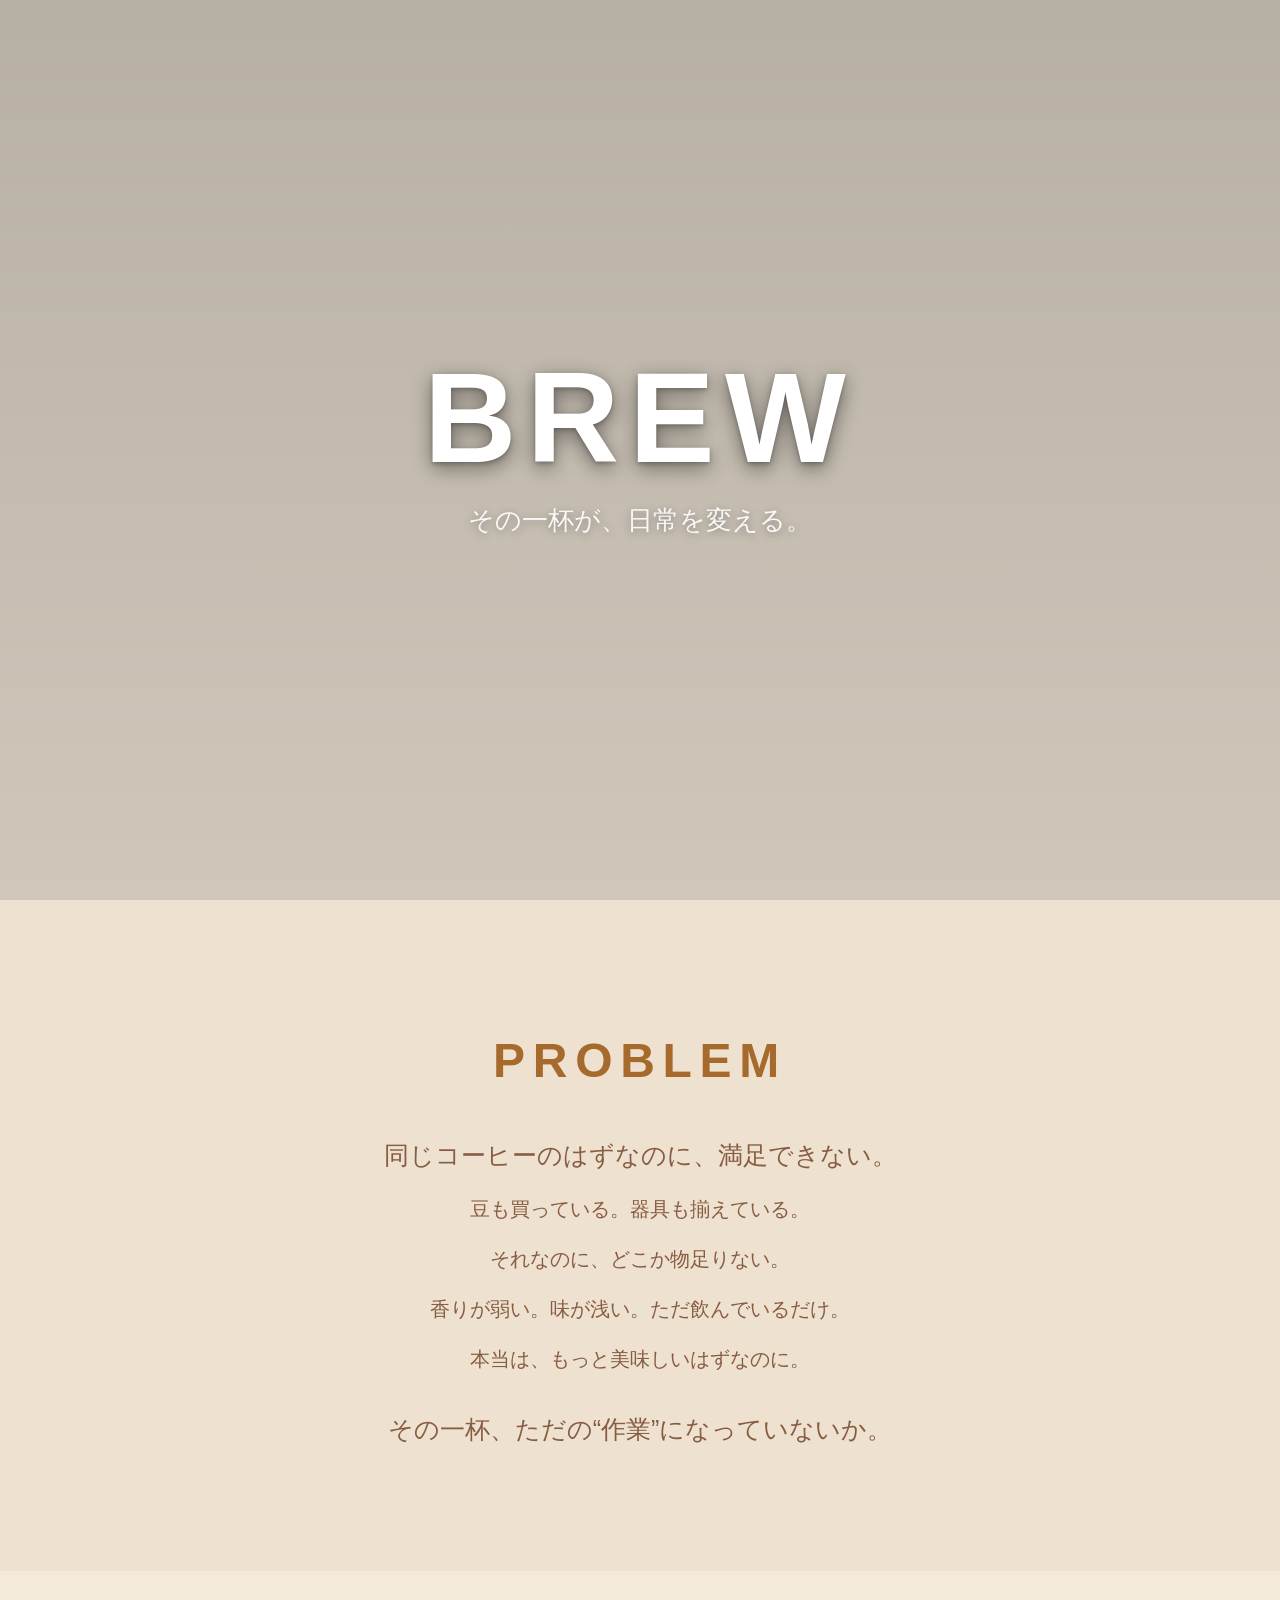
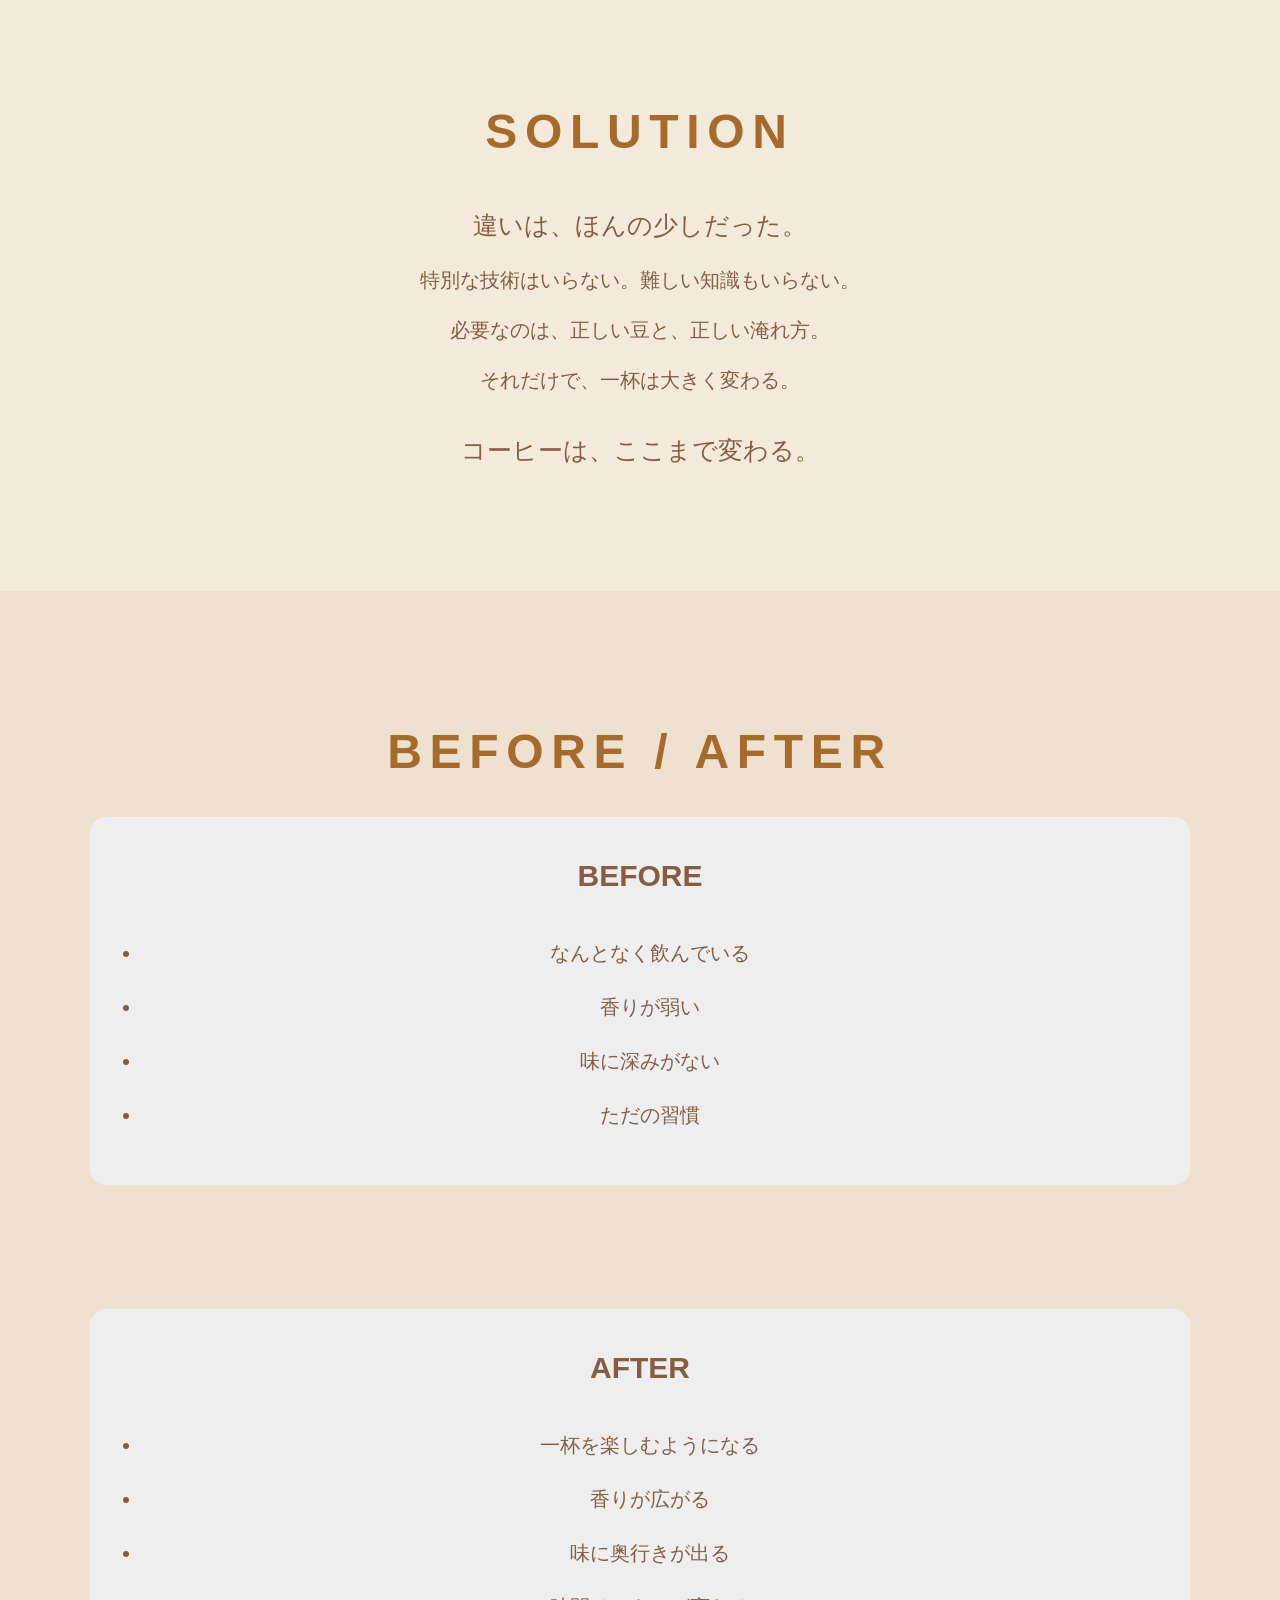
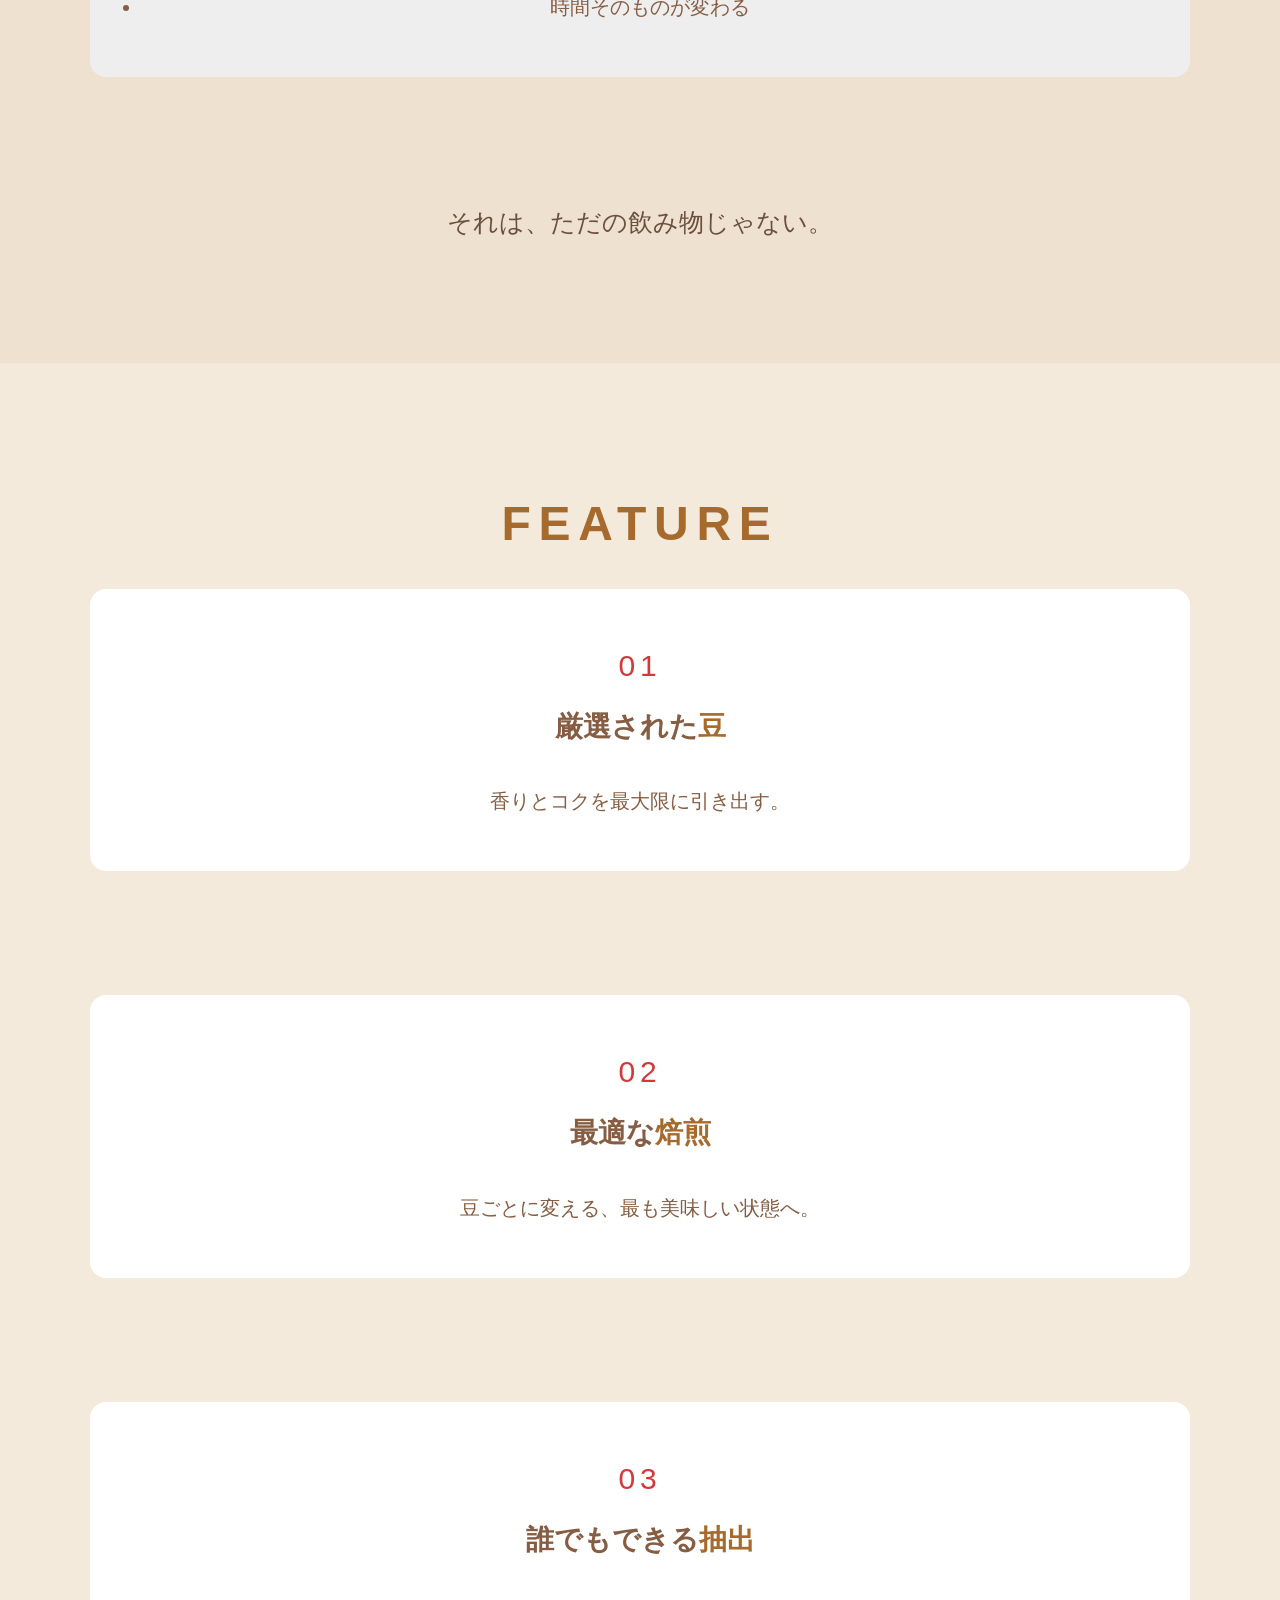
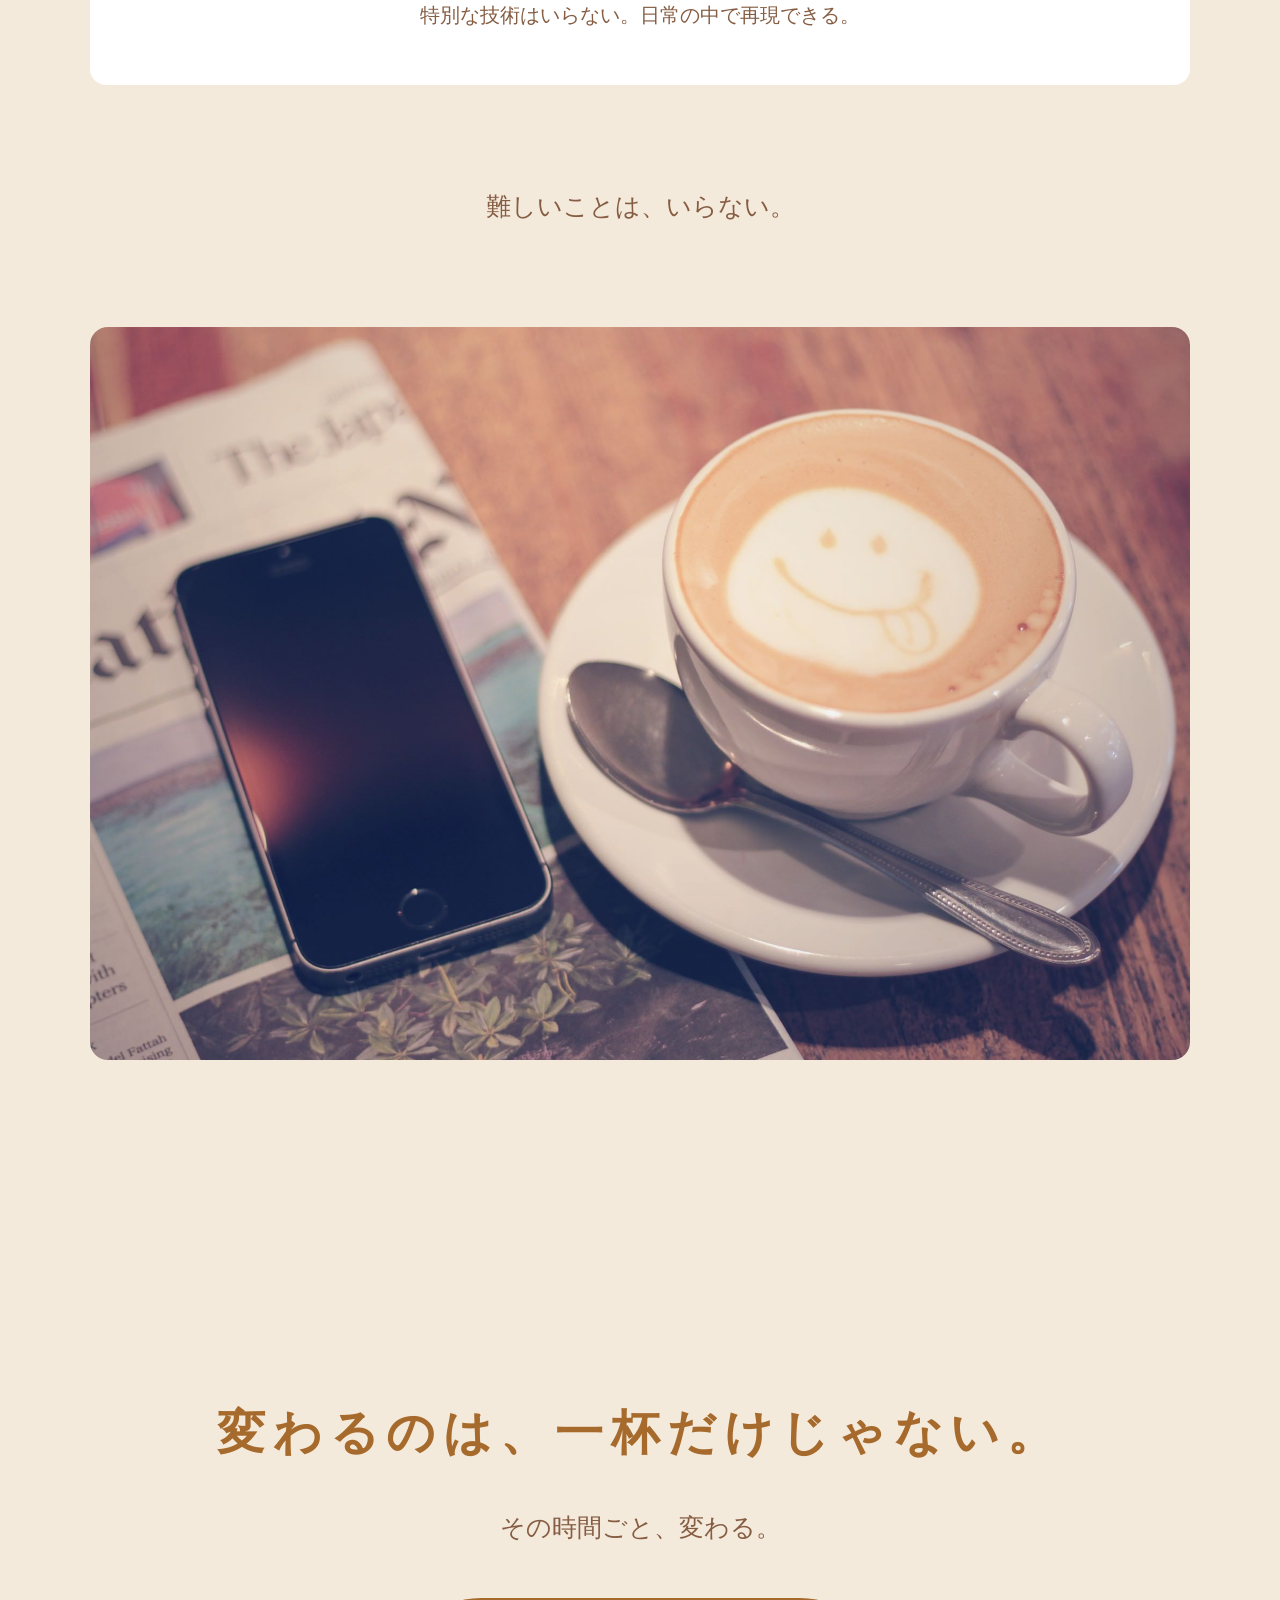
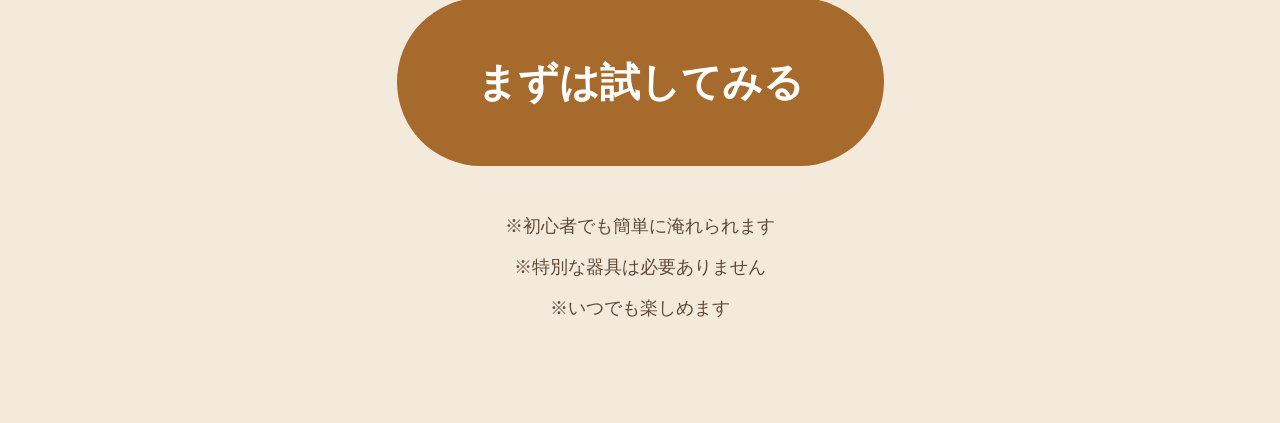
==== brew/index.html @ fac71e20 "first commit" ====
<!DOCTYPE html>
<html lang="ja">
<head>
  <meta charset="UTF-8" />
  <meta name="viewport" content="width=device-width, initial-scale=1.0" />
  <title>BREW</title>
  <link rel="stylesheet" href="style.css" />
</head>

<body>

  <header class="hero">
    <div class="hero-inner">
      <h1>BREW</h1>
      <p class="hero-copy">その一杯が、日常を変える。</p>
    </div>
  </header>

  <section class="problem">
    <div class="section-inner">
      <h2>PROBLEM</h2>
      <p class="p-1">同じコーヒーのはずなのに、満足できない。</p>
      <p>豆も買っている。器具も揃えている。</p>
      <p>それなのに、どこか物足りない。</p>
      <p>香りが弱い。味が浅い。ただ飲んでいるだけ。</p>
      <p>本当は、もっと美味しいはずなのに。</p>
      <p class="p-2">その一杯、ただの“作業”になっていないか。</p>
    </div>
  </section>

  <section class="solution">
    <div class="section-inner">
      <h2>SOLUTION</h2>
      <p class="s-1">違いは、ほんの少しだった。</p>
      <p>特別な技術はいらない。難しい知識もいらない。</p>
      <p>必要なのは、正しい豆と、正しい淹れ方。</p>
      <p>それだけで、一杯は大きく変わる。</p>
      <p class="s-2">コーヒーは、ここまで変わる。</p>
    </div>
  </section>

  <section class="before-after">
    <div class="section-inner">
      <h2>BEFORE / AFTER</h2>
      <div class="ba-grid">
        <div class="ba-box">
          <h3 class="ba-b">BEFORE</h3>
          <ul>
            <li>なんとなく飲んでいる</li>
            <li>香りが弱い</li>
            <li>味に深みがない</li>
            <li>ただの習慣</li>
          </ul>
        </div>
        <div class="ba-box">
          <h3>AFTER</h3>
          <ul>
            <li>一杯を楽しむようになる</li>
            <li>香りが広がる</li>
            <li>味に奥行きが出る</li>
            <li>時間そのものが変わる</li>
          </ul>
        </div>
        <p class="b-2">それは、ただの飲み物じゃない。</p>
      </div>
    </div>
  </section>

  <section class="training">
    <div class="section-inner">
      <h2>FEATURE</h2>
      <div class="training-list">
        <div class="training-item">
          <span class="num">01</span>
          <h3>厳選された<span>豆</span></h3>
          <p>香りとコクを最大限に引き出す。</p>
        </div>
        <div class="training-item">
          <span class="num">02</span>
          <h3>最適な<span>焙煎</span></h3>
          <p>豆ごとに変える、最も美味しい状態へ。</p>
        </div>
        <div class="training-item">
          <span class="num">03</span>
          <h3>誰でもできる<span>抽出</span></h3>
          <p>特別な技術はいらない。日常の中で再現できる。</p>
        </div>
      </div>

      <p class="t-2">難しいことは、いらない。</p>

      <div class="training-photo">
        <img src="img/商品/coffee.jpg" alt="" />
        <p class="caption"></p>
      </div>
    </div>
  </section>

  <section class="cta">
    <div class="section-inner">
      <h2>変わるのは、一杯だけじゃない。</h2>
      <p class="c-1">その時間ごと、変わる。</p>
      <a class="cta-button" href="#">まずは試してみる</a>
      <ul class="cta-note">
        <li>※初心者でも簡単に淹れられます</li>
        <li>※特別な器具は必要ありません</li>
        <li>※いつでも楽しめます</li>
      </ul>
    </div>
  </section>
</body>
</html>
---- brew/style.css ----
*{
  box-sizing:border-box;
}

body{
  margin:0;
  font-family:Arial, sans-serif;
  background:#f4eadb;
  color:#865d43;
  line-height:1.7;
}

img{
  max-width:100%;
  display:block;
}

a{
  text-decoration:none;
}

.hero{
  position: relative;
  min-height: 100svh;
  display: flex;
  align-items: center;
  background:
    linear-gradient(rgba(0,0,0,0.25), rgba(0,0,0,0.15)),
    url("img/商品/coffee2.jpg") center/cover no-repeat;
}

.hero h1{
  font-size:clamp(56px, 10vw, 140px);
  line-height:0.95;
  letter-spacing:.08em;
  margin-bottom:20px;
  color:#fff; /* ←これ超重要 */
  text-shadow: 0 4px 12px rgba(0, 0, 0, 0.4);
}

.hero h1{
  color:#fff;
  text-shadow:
    0 6px 20px rgba(0,0,0,0.45),
    0 2px 4px rgba(0,0,0,0.25);
}

.hero-copy{
  color:#fff;
  text-shadow: 0 2px 8px rgba(0,0,0,0.4);
  font-size:clamp(18px, 2vw, 28px);
  margin-top:16px;
  color:#fff;
  opacity:0.9;
  text-shadow: 0 2px 8px rgba(0,0,0,0.35);
}

.section-inner,
.hero-inner{
  width:min(100% - 32px, 1100px);
  margin:0 auto;
  text-align: center;
}

section{
  padding:96px 0;
}

h1,h2,h3,p,ul{
  margin:0;
}

ul{
  padding-left:1.2em;
  
}

.problem,
.before-after{
  background:#bfb174;
}

.solution,
.training{
  background:#d08a44;
}

.problem,
.solution,
.before-after,
.training{
  padding:120px 0;
}

.problem h2,
.solution h2,
.before-after h2,
.training h2,
.cta h2{
  color:#d23a3a;
  font-size:48px;
  letter-spacing:.16em;
  margin-bottom:24px;
}

.problem p,
.solution p{
  margin-top: 16px;
  font-size: 20px;
}

.problem .p-1,
.problem .p-2,
.solution .s-1,
.solution .s-2{
  font-size: 25px;
  margin-top: 32px;
}

.before-after h2{
    font-size: 48px;
}

.ba-grid{
  display:grid;
  grid-template-columns:1fr;
  gap:24px;
  margin-top:24px;
}

.ba-box{
  background:#eeeeee;
  padding:32px;
  border:1px solid rgba(255,255,255,.08);
  border-radius:16px;
  margin-bottom: 100px;
}

.ba-box h3{
  margin-bottom:35px;
  font-size: 30px;
}

.before-after .b-2{
  font-size: 25px;
  color: #6b4f3f;
}

.ba-box li{
    font-size: 20px;
    padding-bottom: 20px;
}

.training-list{
  display:grid;
  gap:24px;
}

.training-item{
  background:#ffffff;
  padding:50px;
  border-radius:16px;
  border:1px solid rgba(255,255,255,.08);
  margin-bottom: 100px;
}

.training-item .num{
  display:inline-block;
  color:#d23a3a;
  font-size:30px;
  letter-spacing:.16em;
  margin-bottom:12px;
}

.training-item h3{
  margin-bottom:32px;
  font-size: 28px;
}

.training-item span{
    color: #ff9100;
}

.training-item p{
    font-size: 20px;
    line-height: 1.9;
}

.training .t-2{
  font-size: 25px;
}

.training-photo{
  padding:100px 0;
}

.training-photo img{
  border-radius:18px;
}

.caption{
  margin-top:12px;
  font-size:16px;
  color:#bfbfbf;
  /* text-align: right; */
}

.cta{
  text-align:center;
  padding:100px 0;
}

.cta .section-inner h2{
    font-size: 48px;
    margin-bottom: 32px;
}

.cta p{
  margin-top:20px;
  margin-bottom: 50px;
  font-size: 20px;
}

.cta .c-1{
  font-size: 25px;
}

.cta-button{
  display:inline-block;
  margin-top:0px;
  background:#ffffff;
  color:#fe6e07;
  padding:50px 80px;
  border-radius:999px;
  font-weight:bold;
  font-size: 40px;
}

.cta-note{
  list-style: none;
  padding: 0;
  margin-top: 45px;
  color: #5f4a36;
}

.cta-note li{
  margin-top:10px;
  font-size: 18px;
}


/* 色まとめ */
.problem,
.before-after{
  background:#efe1cf;
}
.solution,
.training,
.cta{
  background:#f4eadb;
}
.problem h2,
.solution h2,
.before-after h2,
.training h2,
.cta h2{
  color:#a66a2c;
}
.cta-button{
  background:#a66a2c;
  color:#fff;
}
.training-item span{
  color:#a66a2c;
}



@media (max-width: 767px){
  section{
    padding:72px 0;
  }

  .ba-grid{
    grid-template-columns:1fr;
  }

  .ba-box,
  .training-item{
    padding:24px;
  }

  .cta{
    padding:88px 0;
  }

  .cta-button{
    width:100%;
    max-width:320px;
  }
}
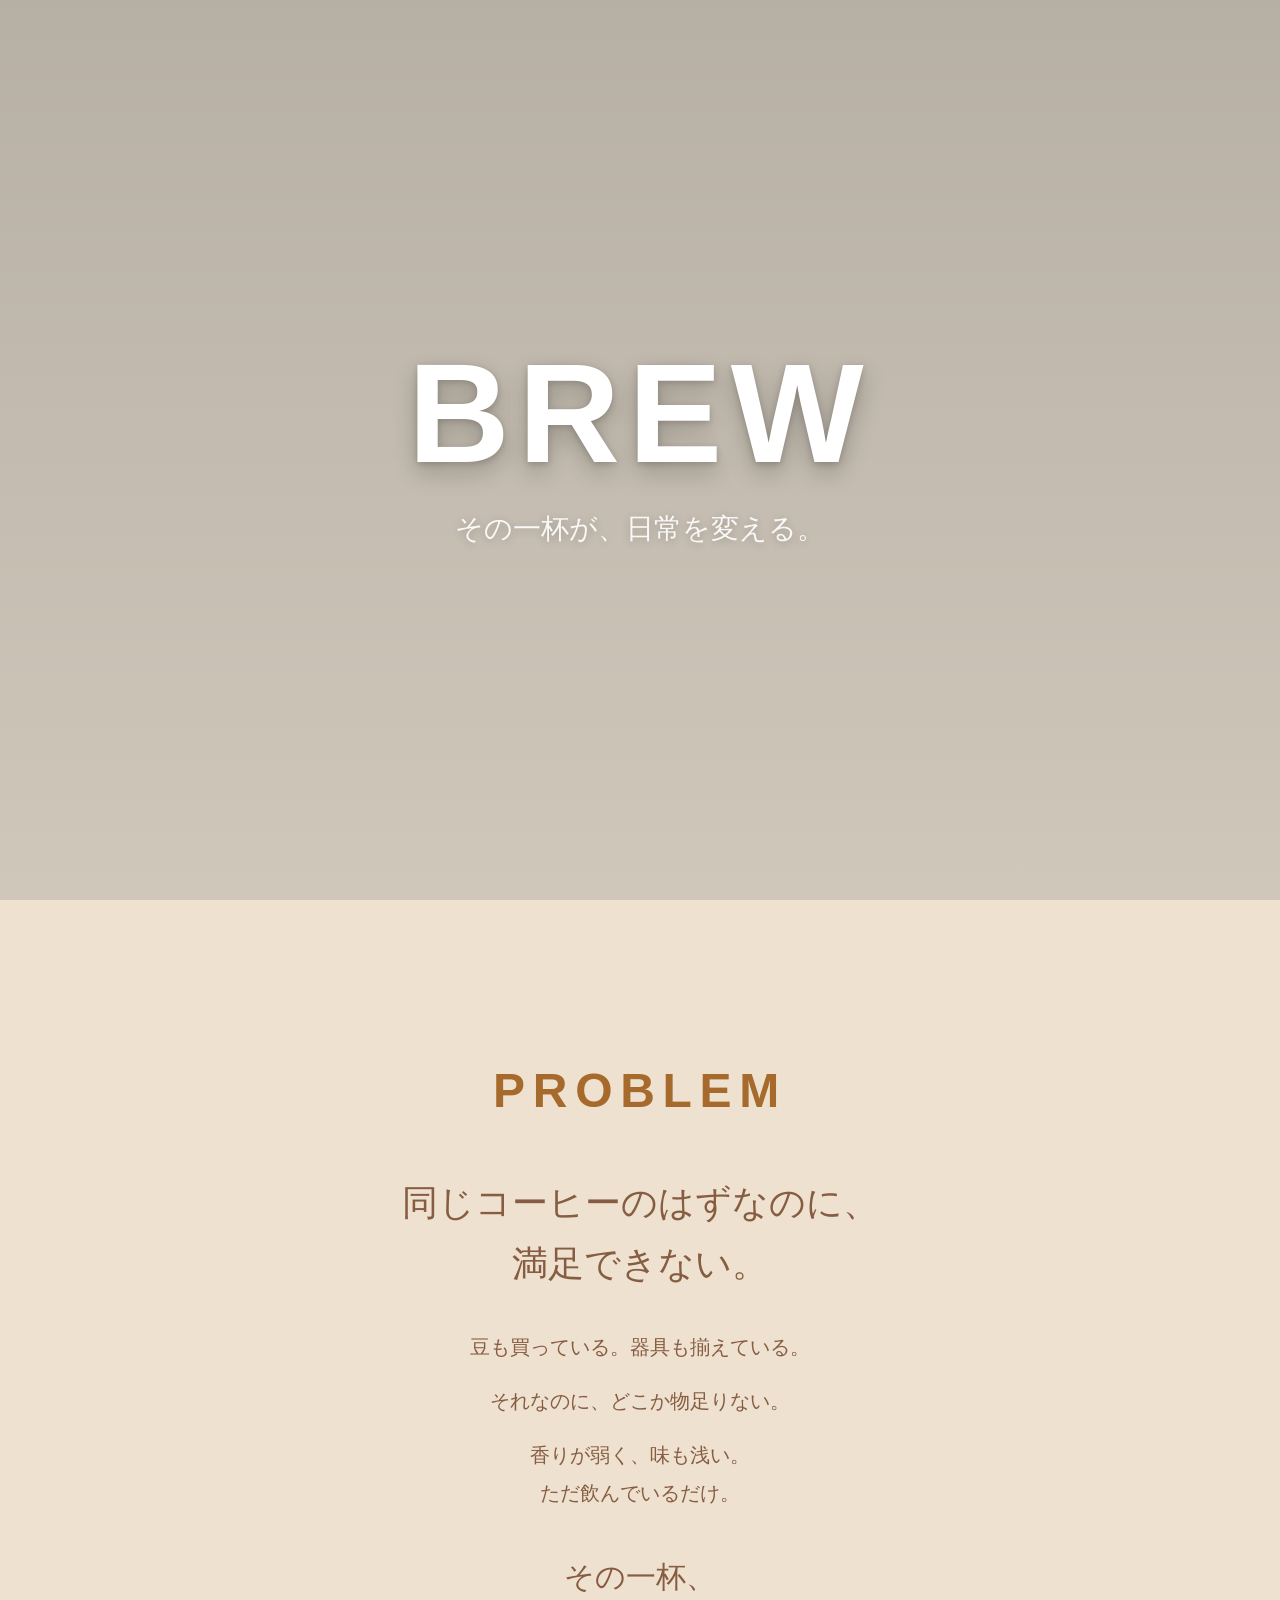
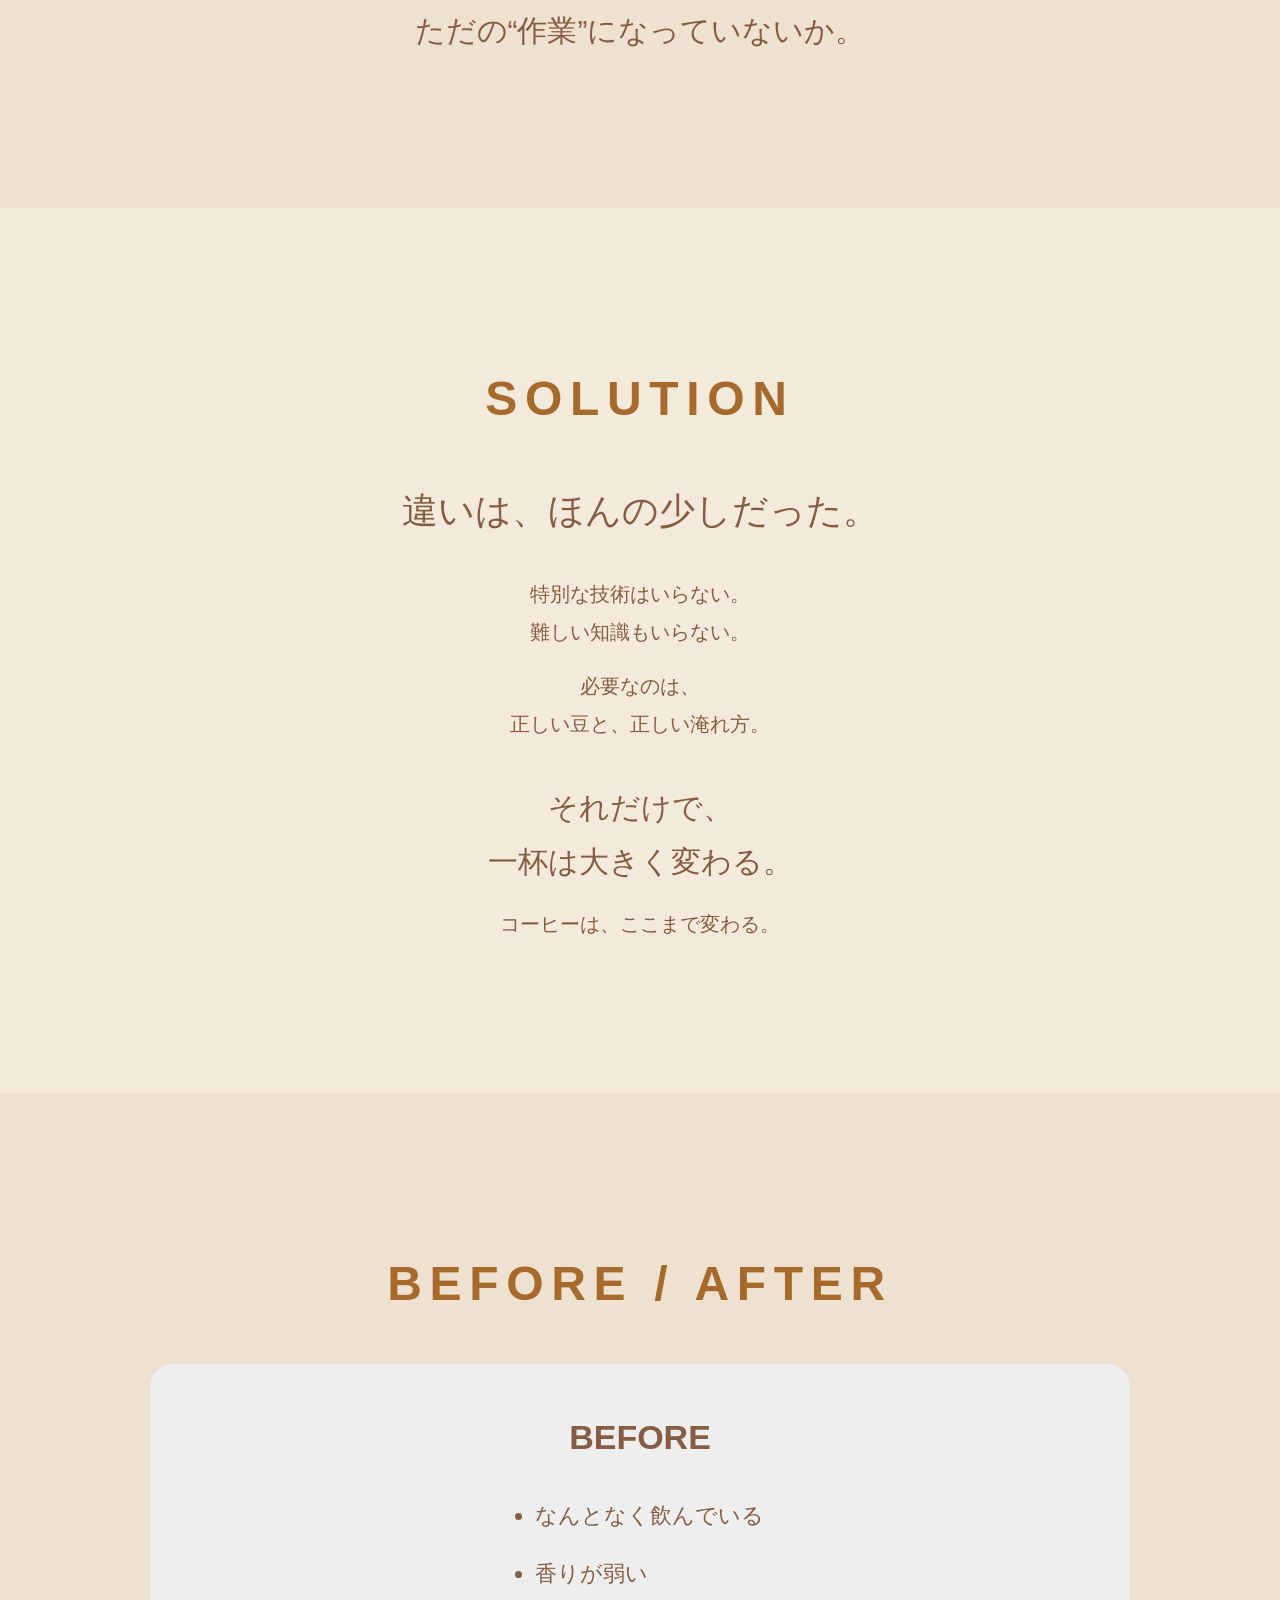
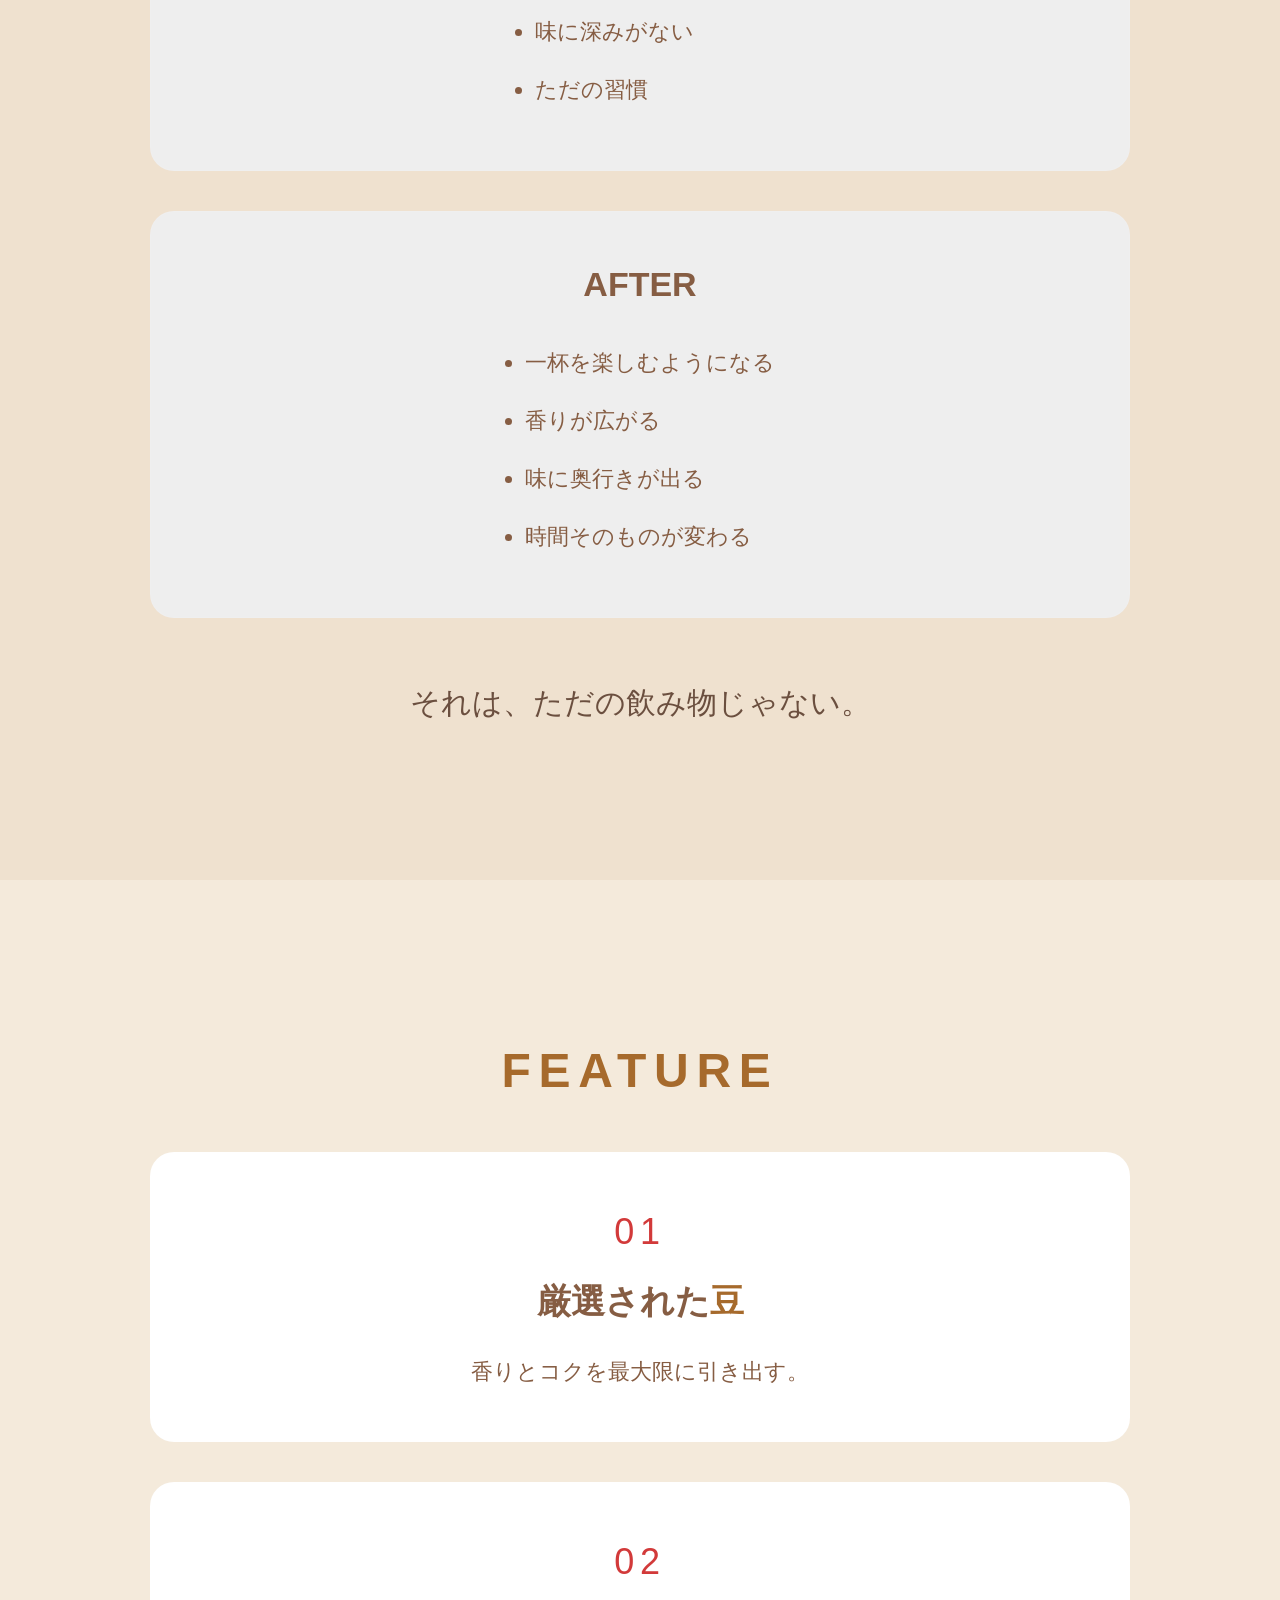
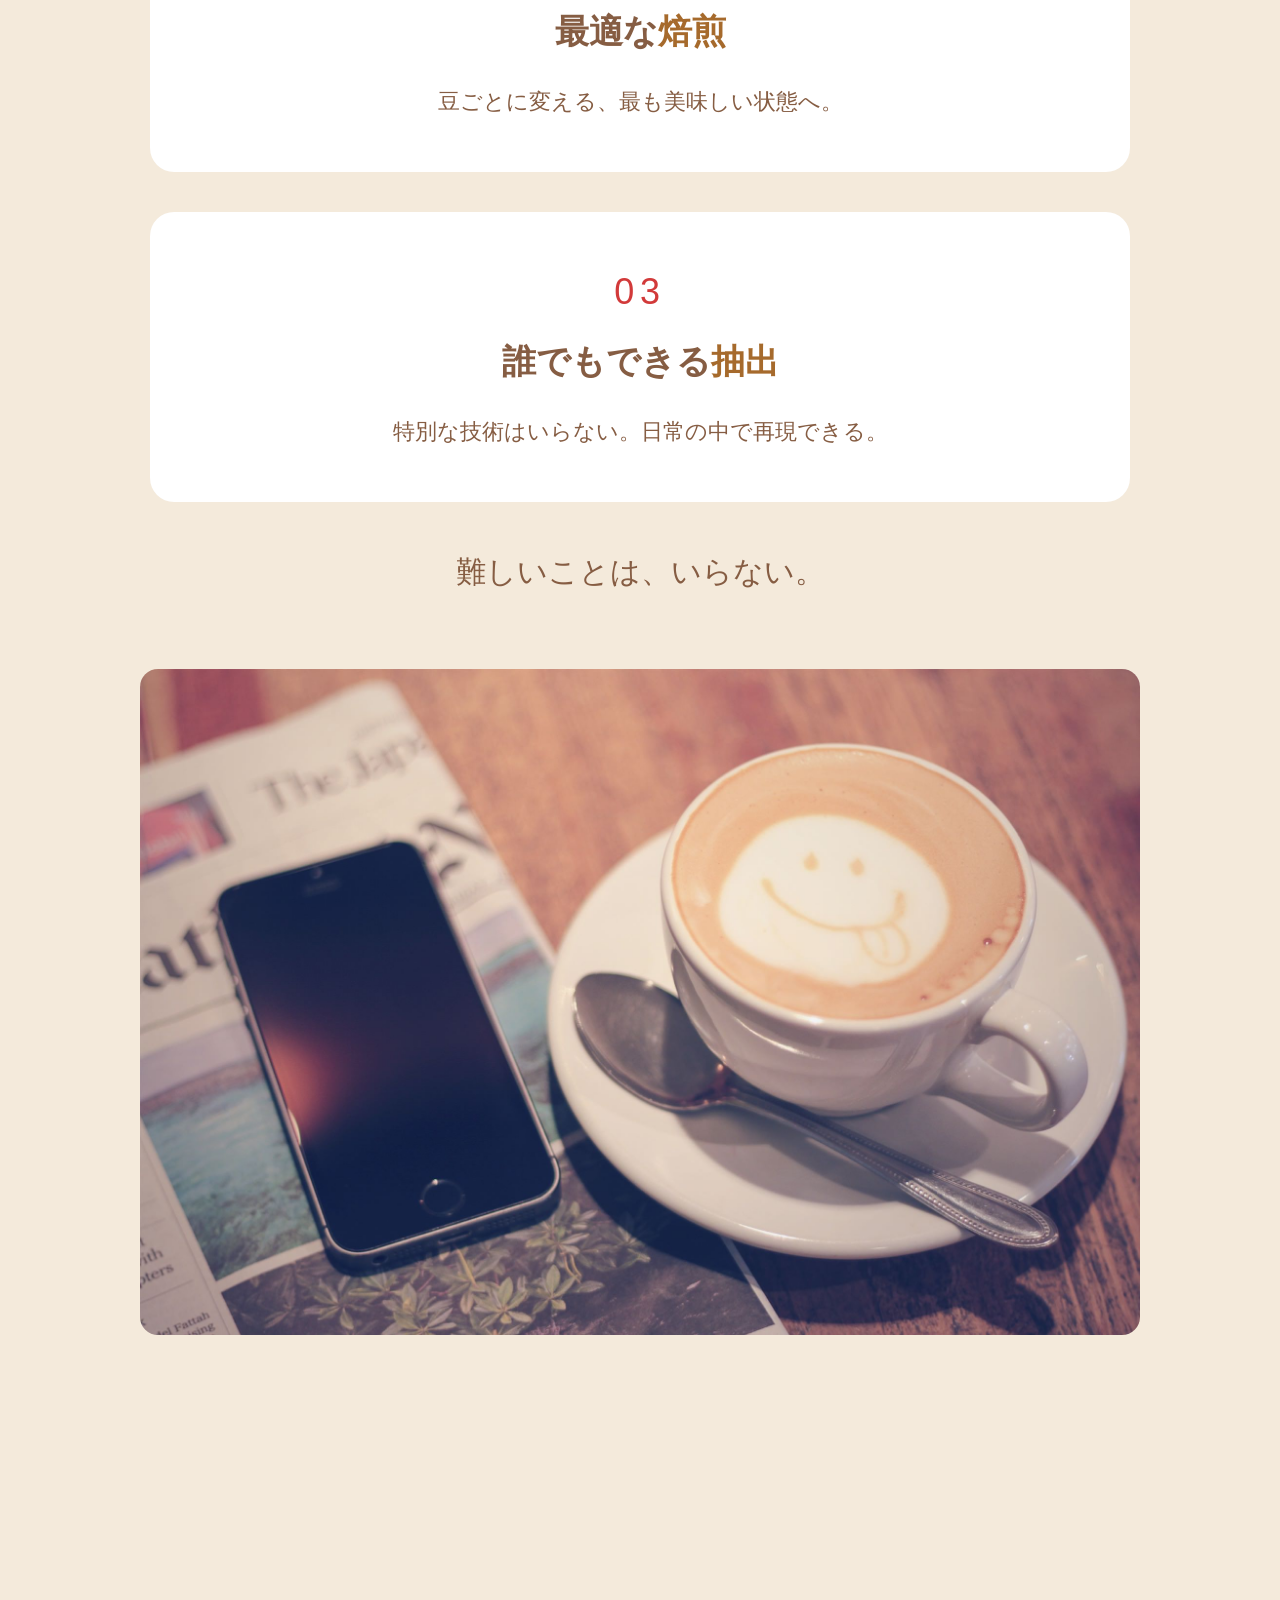
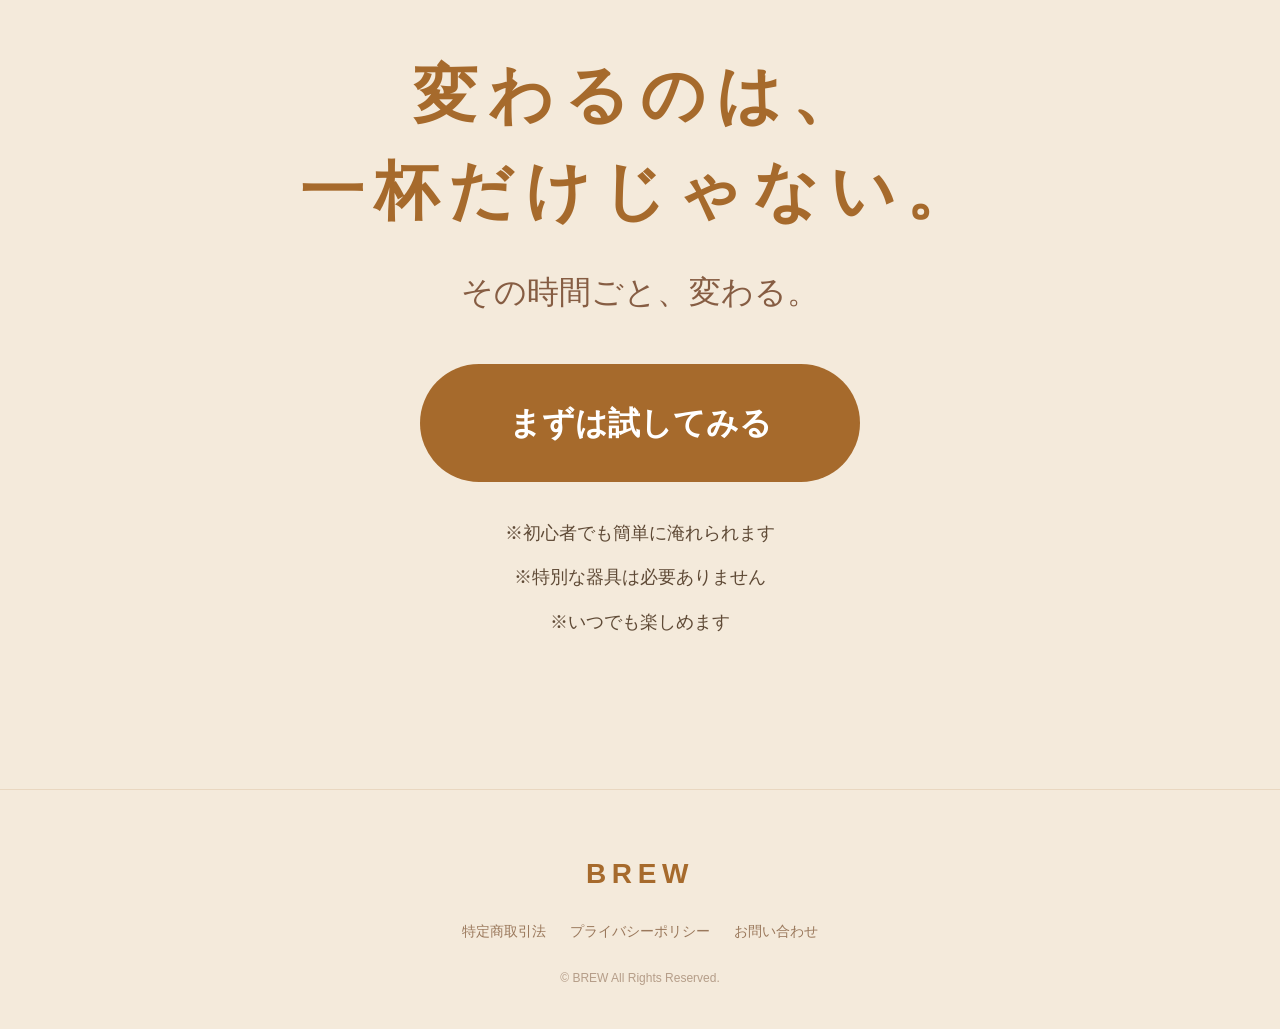
==== commit 4b59570a: "update portfolio site" ====
--- a/brew/index.html
+++ b/brew/index.html
@@ -19,12 +19,14 @@
   <section class="problem">
     <div class="section-inner">
       <h2>PROBLEM</h2>
-      <p class="p-1">同じコーヒーのはずなのに、満足できない。</p>
+      <p class="p-1">同じコーヒーのはずなのに、<br>満足できない。</p>
+
       <p>豆も買っている。器具も揃えている。</p>
       <p>それなのに、どこか物足りない。</p>
-      <p>香りが弱い。味が浅い。ただ飲んでいるだけ。</p>
-      <p>本当は、もっと美味しいはずなのに。</p>
-      <p class="p-2">その一杯、ただの“作業”になっていないか。</p>
+
+      <p>香りが弱く、味も浅い。<br>ただ飲んでいるだけ。</p>
+
+      <p class="p-2">その一杯、<br>ただの“作業”になっていないか。</p>
     </div>
   </section>
 
@@ -32,10 +34,14 @@
     <div class="section-inner">
       <h2>SOLUTION</h2>
       <p class="s-1">違いは、ほんの少しだった。</p>
-      <p>特別な技術はいらない。難しい知識もいらない。</p>
-      <p>必要なのは、正しい豆と、正しい淹れ方。</p>
-      <p>それだけで、一杯は大きく変わる。</p>
-      <p class="s-2">コーヒーは、ここまで変わる。</p>
+
+      <p>特別な技術はいらない。<br>難しい知識もいらない。</p>
+
+      <p>必要なのは、<br>正しい豆と、正しい淹れ方。</p>
+
+      <p class="s-2">それだけで、<br>一杯は大きく変わる。</p>
+
+      <p class="s-3">コーヒーは、ここまで変わる。</p>
     </div>
   </section>
 
@@ -98,7 +104,7 @@
 
   <section class="cta">
     <div class="section-inner">
-      <h2>変わるのは、一杯だけじゃない。</h2>
+      <h2>変わるのは、<br>一杯だけじゃない。</h2>
       <p class="c-1">その時間ごと、変わる。</p>
       <a class="cta-button" href="#">まずは試してみる</a>
       <ul class="cta-note">
@@ -108,5 +114,20 @@
       </ul>
     </div>
   </section>
+
+  <footer class="footer">
+  <div class="footer-inner">
+    <p class="footer-logo">BREW</p>
+
+    <ul class="footer-links">
+      <li><a href="#">特定商取引法</a></li>
+      <li><a href="#">プライバシーポリシー</a></li>
+      <li><a href="#">お問い合わせ</a></li>
+    </ul>
+
+    <p class="footer-copy">© BREW All Rights Reserved.</p>
+  </div>
+</footer>
+
 </body>
 </html>
--- a/brew/style.css
+++ b/brew/style.css
@@ -19,14 +19,63 @@
   text-decoration:none;
 }
 
+h1,h2,h3,p,ul{
+  margin:0;
+}
+
+ul{
+  padding-left:1.2em;
+}
+
+/* =========================
+   共通レイアウト
+========================= */
+.section-inner,
+.hero-inner{
+  width:min(100% - 32px, 1100px);
+  margin:0 auto;
+  text-align:center;
+}
+
+section{
+  padding:96px 0;
+}
+
+/* =========================
+   配色
+========================= */
+.problem,
+.before-after{
+  background:#efe1cf;
+}
+
+.solution,
+.training,
+.cta,
+.footer{
+  background:#f4eadb;
+}
+
+.problem h2,
+.solution h2,
+.before-after h2,
+.training h2,
+.cta h2,
+.footer-logo{
+  color:#a66a2c;
+}
+
+/* =========================
+   HERO
+========================= */
 .hero{
-  position: relative;
-  min-height: 100svh;
-  display: flex;
-  align-items: center;
+  position:relative;
+  min-height:100svh;
+  display:flex;
+  align-items:center;
   background:
     linear-gradient(rgba(0,0,0,0.25), rgba(0,0,0,0.15)),
-    url("img/商品/coffee2.jpg") center/cover no-repeat;
+    url("img/商品/coffee2.jpg") center 55% / cover no-repeat;
 }
 
 .hero h1{
@@ -34,11 +83,6 @@
   line-height:0.95;
   letter-spacing:.08em;
   margin-bottom:20px;
-  color:#fff; /* ←これ超重要 */
-  text-shadow: 0 4px 12px rgba(0, 0, 0, 0.4);
-}
-
-.hero h1{
   color:#fff;
   text-shadow:
     0 6px 20px rgba(0,0,0,0.45),
@@ -46,45 +90,16 @@
 }
 
 .hero-copy{
-  color:#fff;
-  text-shadow: 0 2px 8px rgba(0,0,0,0.4);
   font-size:clamp(18px, 2vw, 28px);
   margin-top:16px;
   color:#fff;
-  opacity:0.9;
-  text-shadow: 0 2px 8px rgba(0,0,0,0.35);
-}
-
-.section-inner,
-.hero-inner{
-  width:min(100% - 32px, 1100px);
-  margin:0 auto;
-  text-align: center;
-}
-
-section{
-  padding:96px 0;
-}
-
-h1,h2,h3,p,ul{
-  margin:0;
-}
-
-ul{
-  padding-left:1.2em;
-  
-}
-
-.problem,
-.before-after{
-  background:#bfb174;
-}
-
-.solution,
-.training{
-  background:#d08a44;
-}
-
+  opacity:.9;
+  text-shadow:0 2px 8px rgba(0,0,0,0.35);
+}
+
+/* =========================
+   見出し・本文 共通
+========================= */
 .problem,
 .solution,
 .before-after,
@@ -97,7 +112,6 @@
 .before-after h2,
 .training h2,
 .cta h2{
-  color:#d23a3a;
   font-size:48px;
   letter-spacing:.16em;
   margin-bottom:24px;
@@ -105,22 +119,22 @@
 
 .problem p,
 .solution p{
-  margin-top: 16px;
-  font-size: 20px;
+  font-size:20px;
+  line-height:1.9;
+  margin:16px auto 0;
 }
 
 .problem .p-1,
 .problem .p-2,
 .solution .s-1,
 .solution .s-2{
-  font-size: 25px;
-  margin-top: 32px;
-}
-
-.before-after h2{
-    font-size: 48px;
-}
-
+  font-size:25px;
+  margin-top:32px;
+}
+
+/* =========================
+   BEFORE / AFTER
+========================= */
 .ba-grid{
   display:grid;
   grid-template-columns:1fr;
@@ -133,24 +147,28 @@
   padding:32px;
   border:1px solid rgba(255,255,255,.08);
   border-radius:16px;
-  margin-bottom: 100px;
+  margin-bottom:100px;
 }
 
 .ba-box h3{
   margin-bottom:35px;
-  font-size: 30px;
+  font-size:30px;
+}
+
+.ba-box li{
+  font-size:20px;
+  line-height:1.9;
+  padding-bottom:20px;
 }
 
 .before-after .b-2{
-  font-size: 25px;
-  color: #6b4f3f;
-}
-
-.ba-box li{
-    font-size: 20px;
-    padding-bottom: 20px;
-}
-
+  font-size:25px;
+  color:#6b4f3f;
+}
+
+/* =========================
+   FEATURE
+========================= */
 .training-list{
   display:grid;
   gap:24px;
@@ -161,7 +179,7 @@
   padding:50px;
   border-radius:16px;
   border:1px solid rgba(255,255,255,.08);
-  margin-bottom: 100px;
+  margin-bottom:100px;
 }
 
 .training-item .num{
@@ -174,20 +192,20 @@
 
 .training-item h3{
   margin-bottom:32px;
-  font-size: 28px;
+  font-size:28px;
 }
 
 .training-item span{
-    color: #ff9100;
+  color:#a66a2c;
 }
 
 .training-item p{
-    font-size: 20px;
-    line-height: 1.9;
+  font-size:20px;
+  line-height:1.9;
 }
 
 .training .t-2{
-  font-size: 25px;
+  font-size:25px;
 }
 
 .training-photo{
@@ -202,100 +220,522 @@
   margin-top:12px;
   font-size:16px;
   color:#bfbfbf;
-  /* text-align: right; */
-}
-
+}
+
+/* =========================
+   CTA
+========================= */
 .cta{
   text-align:center;
   padding:100px 0;
 }
 
 .cta .section-inner h2{
-    font-size: 48px;
-    margin-bottom: 32px;
+  font-size:48px;
+  margin-bottom:32px;
 }
 
 .cta p{
   margin-top:20px;
-  margin-bottom: 50px;
-  font-size: 20px;
+  margin-bottom:50px;
+  font-size:20px;
 }
 
 .cta .c-1{
-  font-size: 25px;
+  font-size:25px;
 }
 
 .cta-button{
   display:inline-block;
-  margin-top:0px;
-  background:#ffffff;
-  color:#fe6e07;
+  margin-top:0;
+  background:#a66a2c;
+  color:#fff;
   padding:50px 80px;
   border-radius:999px;
   font-weight:bold;
-  font-size: 40px;
+  font-size:40px;
 }
 
 .cta-note{
-  list-style: none;
-  padding: 0;
-  margin-top: 45px;
-  color: #5f4a36;
+  list-style:none;
+  padding:0;
+  margin-top:45px;
+  color:#5f4a36;
 }
 
 .cta-note li{
   margin-top:10px;
-  font-size: 18px;
-}
-
-
-/* 色まとめ */
-.problem,
-.before-after{
-  background:#efe1cf;
-}
-.solution,
-.training,
-.cta{
-  background:#f4eadb;
-}
-.problem h2,
-.solution h2,
-.before-after h2,
-.training h2,
-.cta h2{
-  color:#a66a2c;
-}
-.cta-button{
-  background:#a66a2c;
-  color:#fff;
-}
-.training-item span{
-  color:#a66a2c;
-}
-
-
-
+  font-size:18px;
+}
+
+/* =========================
+   FOOTER
+========================= */
+.footer{
+  padding:60px 0 40px;
+  text-align:center;
+  border-top:1px solid rgba(166,106,44,.15);
+}
+
+.footer-inner{
+  width:min(100% - 32px, 900px);
+  margin:0 auto;
+}
+
+.footer-logo{
+  font-size:28px;
+  letter-spacing:.2em;
+  margin-bottom:20px;
+  font-weight:700;
+}
+
+.footer-links{
+  list-style:none;
+  padding:0;
+  margin:0 0 24px;
+  display:flex;
+  justify-content:center;
+  gap:24px;
+  flex-wrap:wrap;
+}
+
+.footer-links a{
+  font-size:14px;
+  color:#8b6546;
+  opacity:.85;
+  transition:opacity .2s ease;
+}
+
+.footer-links a:hover{
+  opacity:1;
+}
+
+.footer-copy{
+  font-size:12px;
+  color:#a68b75;
+  opacity:.8;
+}
+
+/* =========================
+   スマホ
+========================= */
 @media (max-width: 767px){
   section{
     padding:72px 0;
   }
 
-  .ba-grid{
-    grid-template-columns:1fr;
-  }
-
-  .ba-box,
-  .training-item{
-    padding:24px;
-  }
-
+  .section-inner,
+  .hero-inner{
+    width:min(100% - 28px, 420px);
+  }
+
+  .hero{
+    min-height:88svh;
+    background-position:center center;
+  }
+
+  .hero h1{
+    font-size:56px;
+    margin-bottom:12px;
+    letter-spacing:.06em;
+  }
+
+  .hero-copy{
+    font-size:16px;
+    line-height:1.7;
+    margin-top:10px;
+  }
+
+  .problem,
+  .solution,
+  .before-after,
+  .training,
   .cta{
     padding:88px 0;
   }
 
+  .problem h2,
+  .solution h2,
+  .before-after h2,
+  .training h2,
+  .cta h2{
+    font-size:22px;
+    letter-spacing:.10em;
+    margin-bottom:28px;
+    line-height:1.5;
+  }
+
+  .problem p,
+  .solution p{
+    font-size:16px;
+    line-height:2;
+    margin-top:18px;
+  }
+
+  .problem .p-1,
+  .solution .s-1{
+    font-size:20px;
+    line-height:1.8;
+    margin-top:0;
+    margin-bottom:28px;
+  }
+
+  .problem .p-2,
+  .solution .s-2,
+  .before-after .b-2,
+  .training .t-2,
+  .cta .c-1{
+    font-size:19px;
+    line-height:1.8;
+    margin-top:28px;
+  }
+
+  .ba-grid{
+    gap:28px;
+    margin-top:28px;
+  }
+
+  .ba-box{
+    padding:26px 22px;
+    margin-bottom:0;
+    text-align:center;
+  }
+
+  .ba-box h3{
+    font-size:22px;
+    margin-bottom:20px;
+    text-align:center;
+  }
+
+  .ba-box ul{
+    display:inline-block;
+    padding-left:1.2em;
+    margin:8px auto 0;
+    text-align:left;
+  }
+
+  .ba-box li{
+    font-size:16px;
+    line-height:1.9;
+    padding-bottom:14px;
+  }
+
+  .training-list{
+    gap:20px;
+  }
+
+  .training-item{
+    padding:24px 20px;
+    margin-bottom:0;
+  }
+
+  .training-item .num{
+    font-size:22px;
+    margin-bottom:8px;
+  }
+
+  .training-item h3{
+    font-size:22px;
+    line-height:1.6;
+    margin-bottom:16px;
+  }
+
+  .training-item p{
+    font-size:16px;
+    line-height:1.9;
+  }
+
+  .training-photo{
+    padding:56px 0 0;
+  }
+
+  .training-photo img{
+    border-radius:16px;
+  }
+
+  .cta .section-inner h2{
+    font-size:18px;
+    line-height:1.9;
+    margin-bottom:18px;
+    letter-spacing:.06em;
+  }
+
+  .cta p{
+    font-size:16px;
+    margin-top:0;
+    margin-bottom:28px;
+    line-height:1.8;
+  }
+
+  .cta .c-1{
+    margin-bottom:34px;
+  }
+
   .cta-button{
     width:100%;
-    max-width:320px;
+    max-width:270px;
+    padding:24px 20px;
+    font-size:22px;
+  }
+
+  .cta-note{
+    margin-top:28px;
+  }
+
+  .cta-note li{
+    font-size:14px;
+    line-height:1.8;
+    margin-top:8px;
+  }
+
+  .footer{
+    padding:40px 0 28px;
+  }
+
+  .footer-logo{
+    font-size:22px;
+    margin-bottom:16px;
+  }
+
+  .footer-links{
+    gap:14px;
+    margin-bottom:20px;
+  }
+
+  .footer-links a{
+    font-size:12px;
+  }
+
+  .footer-copy{
+    font-size:11px;
+  }
+}
+
+/* =========================
+   PC
+========================= */
+@media (min-width: 768px){
+  .hero{
+    min-height:100vh;
+    background-position:center 55%;
+  }
+
+  .hero-inner{
+    width:min(100% - 80px, 1200px);
+  }
+
+  .hero h1{
+    font-size:clamp(88px, 11vw, 170px);
+    letter-spacing:.06em;
+    margin-bottom:24px;
+    text-shadow:
+      0 10px 24px rgba(0,0,0,0.22),
+      0 2px 6px rgba(0,0,0,0.18);
+  }
+
+  .hero-copy{
+    font-size:clamp(22px, 2.2vw, 34px);
+    line-height:1.7;
+    margin-top:14px;
+    text-shadow:0 2px 8px rgba(0,0,0,0.22);
+  }
+
+  .problem .section-inner,
+  .solution .section-inner,
+  .before-after .section-inner,
+  .training .section-inner,
+  .cta .section-inner{
+    width:min(100% - 80px, 1120px);
+  }
+
+  .problem,
+  .solution,
+  .before-after,
+  .training,
+  .cta{
+    padding:150px 0;
+  }
+
+  .problem h2,
+  .solution h2,
+  .before-after h2,
+  .training h2{
+    margin-bottom:40px;
+  }
+
+  .problem p,
+  .solution p{
+    max-width:760px;
+    margin-left:auto;
+    margin-right:auto;
+  }
+
+  .problem .p-1,
+  .solution .s-1{
+    font-size:36px;
+    line-height:1.7;
+    margin-bottom:34px;
+  }
+
+  .problem .p-2,
+  .solution .s-2{
+    font-size:30px;
+    line-height:1.8;
+    margin-top:38px;
+  }
+
+  .ba-grid{
+    gap:40px;
+    margin-top:40px;
+  }
+
+  .ba-box{
+    width:min(100%, 980px);
+    margin:0 auto;
+    padding:44px 64px;
+    text-align:center;
+    border-radius:24px;
+    margin-bottom:0;
+    min-height:320px;
+    display:flex;
+    flex-direction:column;
+    justify-content:center;
+  }
+
+  .ba-box h3{
+    text-align:center;
+    margin-bottom:28px;
+    font-size:34px;
+  }
+
+  .ba-box ul{
+    display:inline-block;
+    margin:0 auto;
+    padding-left:1.2em;
+    text-align:left;
+  }
+
+  .ba-box li{
+    font-size:22px;
+    line-height:1.9;
+    padding-bottom:16px;
+  }
+
+  .before-after .b-2{
+    font-size:30px;
+    line-height:1.8;
+    margin-top:18px;
+  }
+
+  .training h2{
+    margin-bottom:40px;
+  }
+
+  .training-list{
+    gap:40px;
+  }
+
+  .training-item{
+    width:min(100%, 980px);
+    margin:0 auto;
+    padding:48px 64px;
+    border-radius:24px;
+    margin-bottom:0;
+    min-height:260px;
+    display:flex;
+    flex-direction:column;
+    justify-content:center;
+  }
+
+  .training-item .num{
+    font-size:36px;
+    margin-bottom:14px;
+  }
+
+  .training-item h3{
+    font-size:34px;
+    margin-bottom:24px;
+    line-height:1.5;
+  }
+
+  .training-item p{
+    font-size:22px;
+    line-height:1.9;
+    max-width:700px;
+    margin:0 auto;
+  }
+
+  .training .t-2{
+    font-size:30px;
+    margin-top:44px;
+  }
+
+  .training-photo{
+    padding:72px 0 0;
+    max-width:1000px;
+    margin:0 auto;
+  }
+
+  .cta .section-inner{
+    max-width:980px;
+  }
+
+  .cta .section-inner h2{
+    font-size:64px;
+    line-height:1.5;
+    margin-bottom:26px;
+  }
+
+  .cta .c-1{
+    font-size:32px;
+    margin-bottom:44px;
+  }
+
+  .cta-button{
+    min-width:440px;
+    padding:32px 56px;
+    font-size:32px;
+    border-radius:999px;
+  }
+
+  .cta-note{
+    margin-top:34px;
+  }
+
+  .cta-note li{
+    font-size:18px;
+    line-height:1.9;
+  }
+}
+
+@media (max-width: 767px){
+  .ba-grid{
+    gap: 28px;
+    margin-top: 28px;
+  }
+
+  .ba-box{
+    padding: 26px 22px;
+    margin-bottom: 0;
+    text-align: center;
+  }
+
+  .ba-box h3{
+    font-size: 22px;
+    margin-bottom: 20px;
+    text-align: center;
+  }
+
+  .ba-box ul{
+    display: inline-block;
+    padding-left: 1.2em;
+    margin: 8px auto 0;
+    text-align: left;
+  }
+
+  .ba-box li{
+    font-size: 16px;
+    line-height: 1.9;
+    padding-bottom: 14px;
   }
 }
